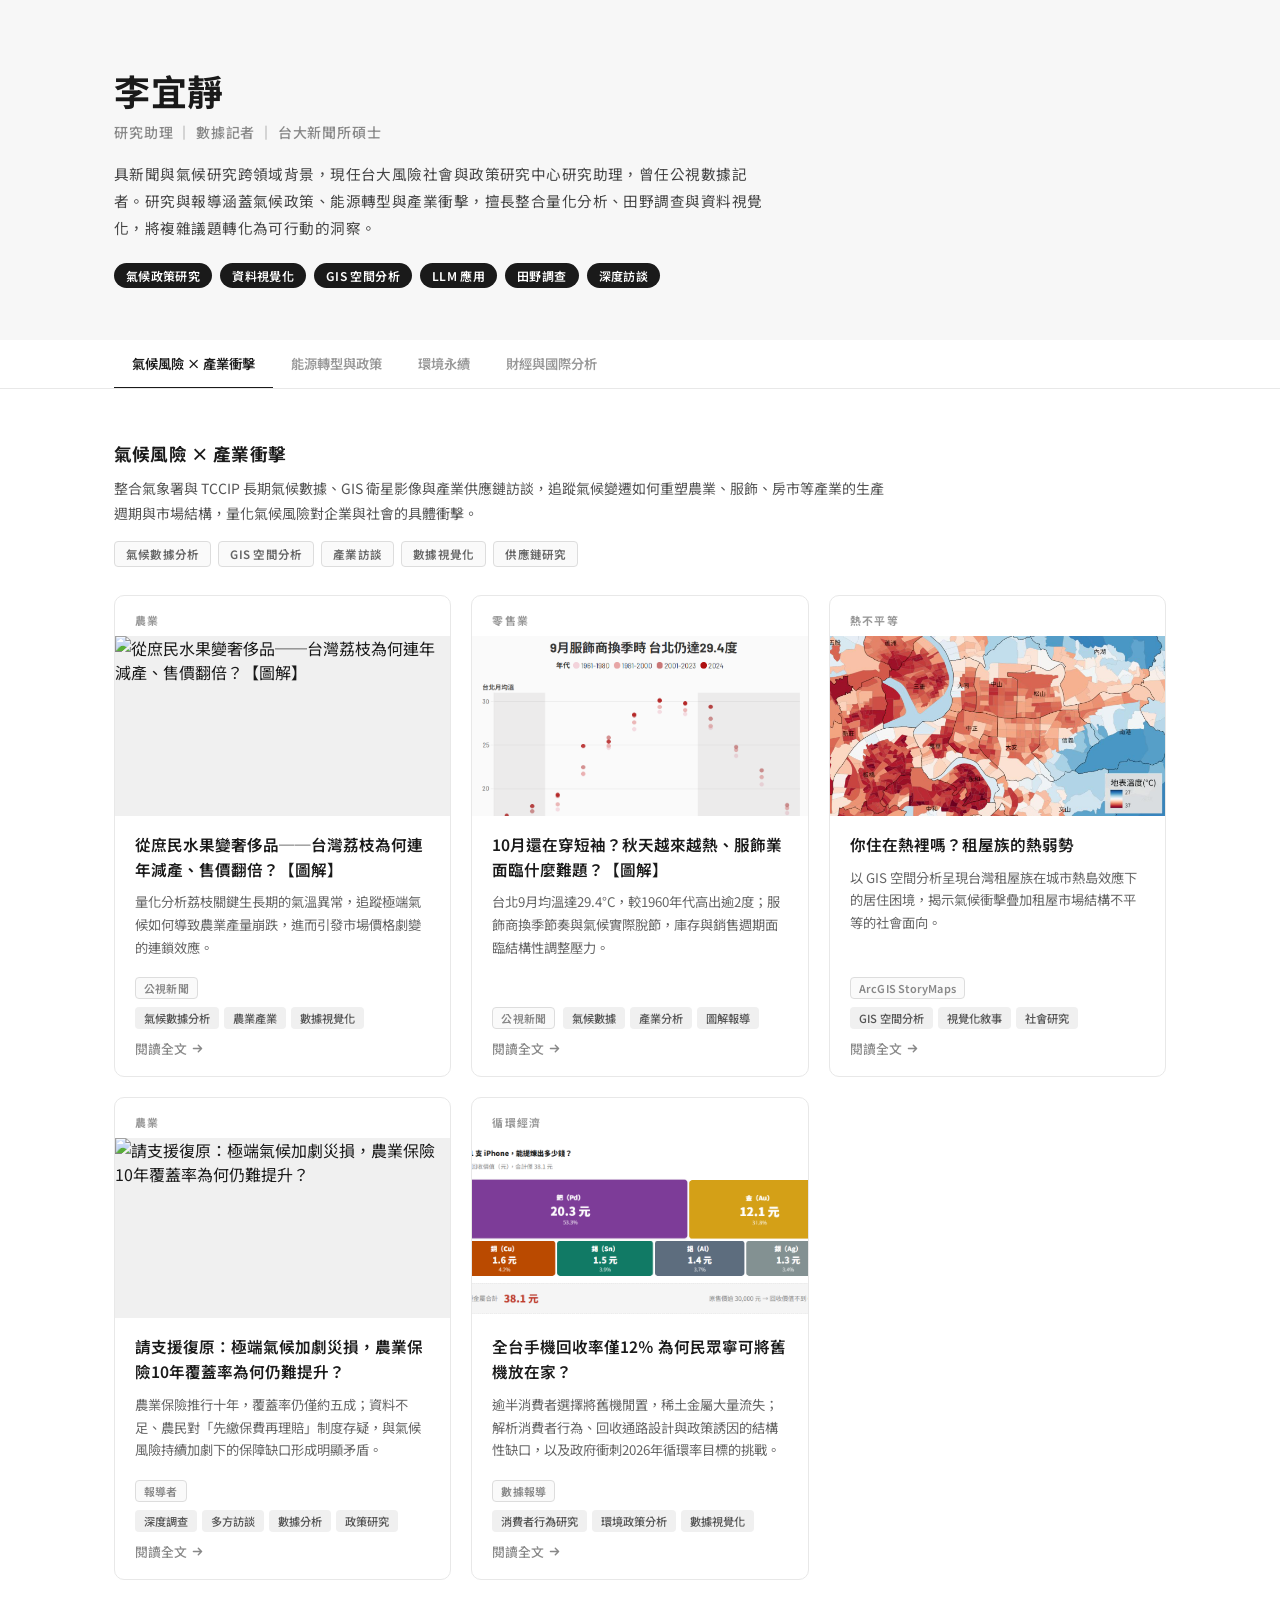
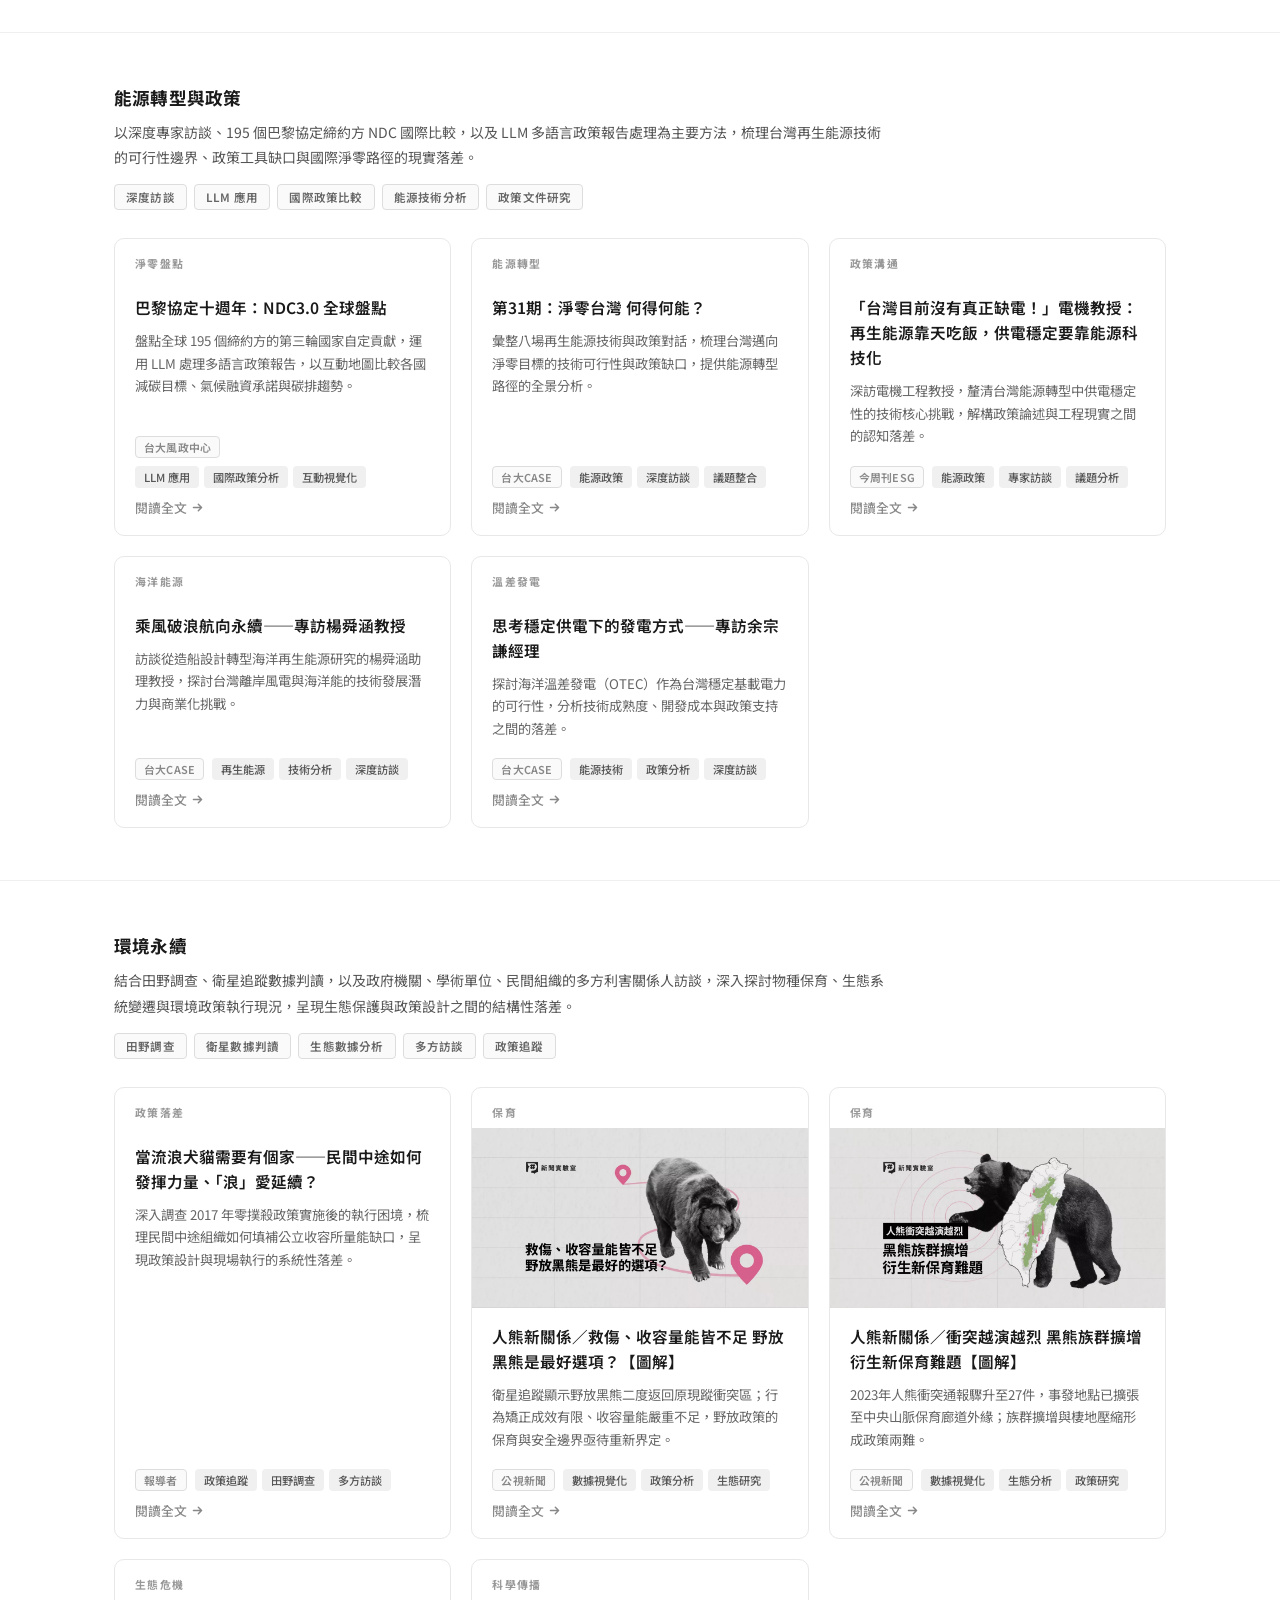
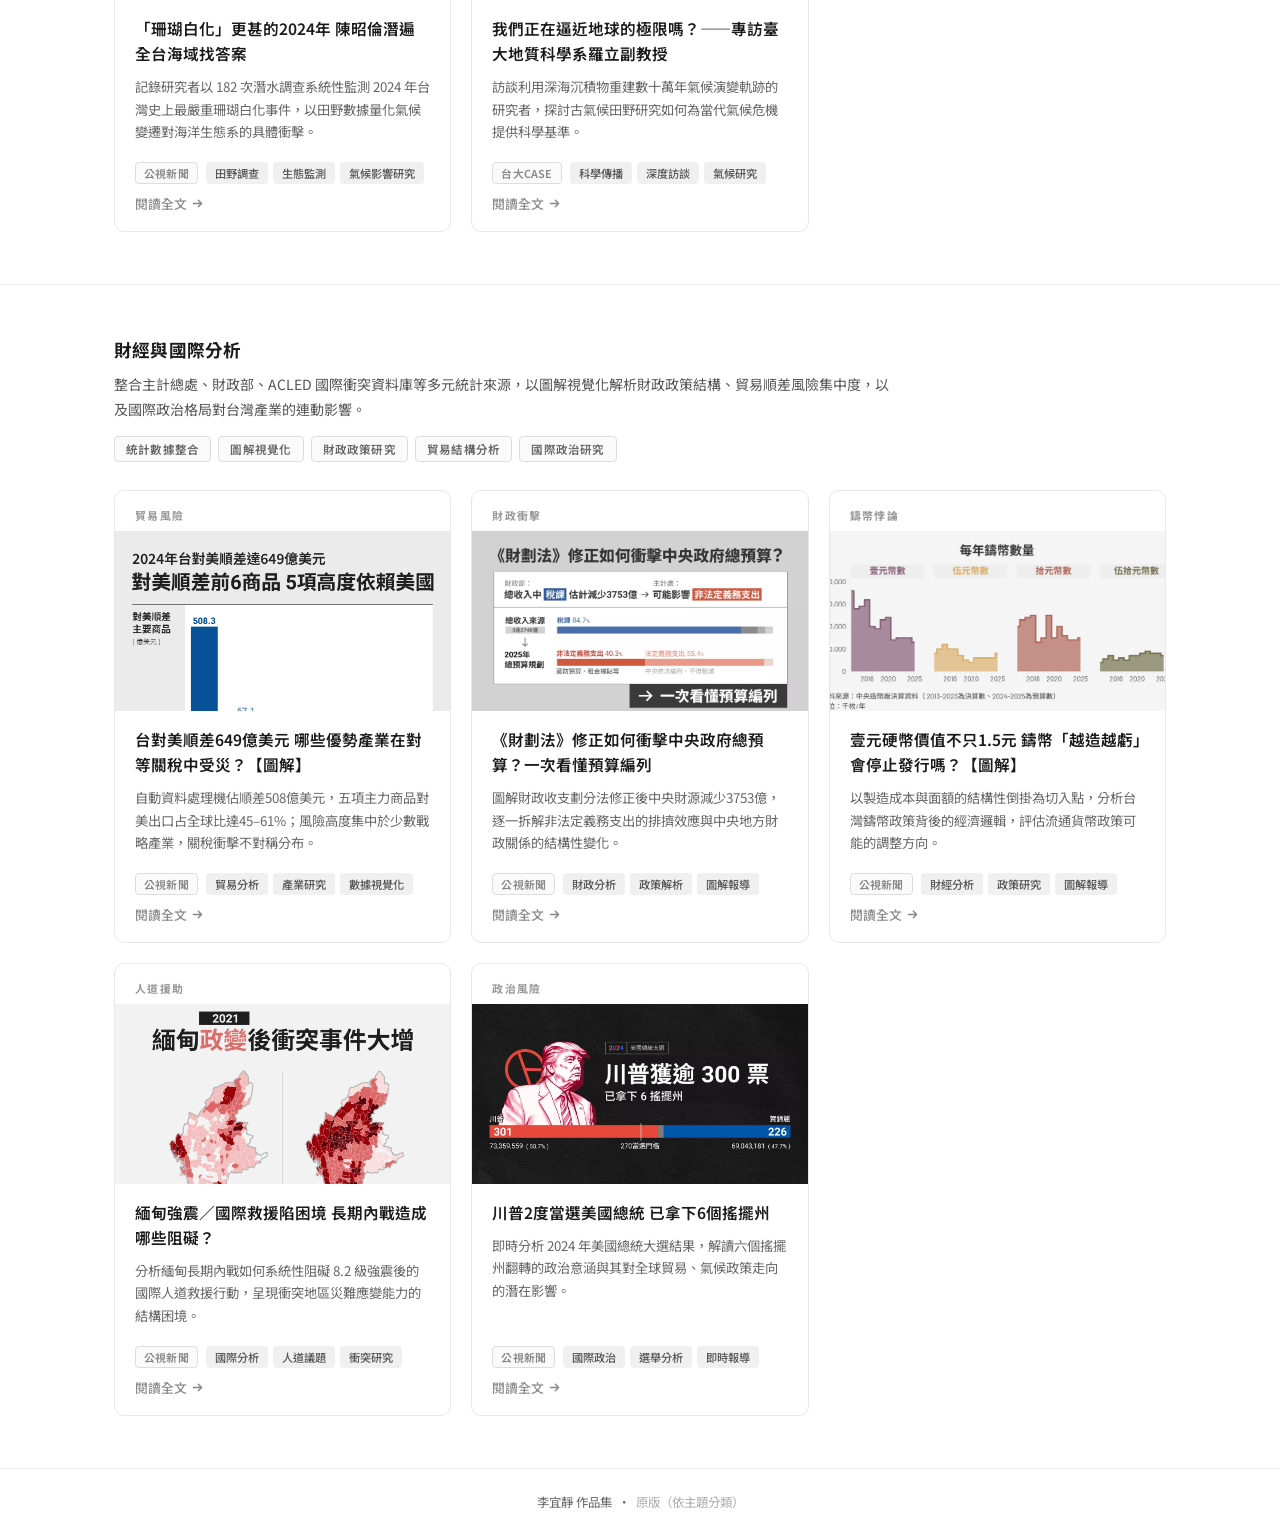
==== consulting.html @ 7d13f163 "Initial commit: journalism portfolio website" ====
<!DOCTYPE html>
<html lang="zh-Hant">
<head>
  <meta charset="UTF-8" />
  <meta name="viewport" content="width=device-width, initial-scale=1.0" />
  <title>李宜靜｜新聞專題作品集</title>
  <link rel="preconnect" href="https://fonts.googleapis.com" />
  <link rel="preconnect" href="https://fonts.gstatic.com" crossorigin />
  <link href="https://fonts.googleapis.com/css2?family=Noto+Sans+TC:wght@400;500;600;700&display=swap" rel="stylesheet" />
  <link rel="stylesheet" href="css/style.css" />
  <link rel="stylesheet" href="css/consulting.css" />
</head>
<body>

  <!-- ── Hero ── -->
  <header class="hero">
    <div class="hero-inner">
      <div>
        <h1>李宜靜</h1>
        <p class="hero-title">研究助理 ｜ 數據記者 ｜ 台大新聞所碩士</p>
        <p class="hero-bio">具新聞與氣候研究跨領域背景，現任台大風險社會與政策研究中心研究助理，曾任公視數據記者。研究與報導涵蓋氣候政策、能源轉型與產業衝擊，擅長整合量化分析、田野調查與資料視覺化，將複雜議題轉化為可行動的洞察。</p>
        <div class="hero-chips">
          <span class="chip">氣候政策研究</span>
          <span class="chip">資料視覺化</span>
          <span class="chip">GIS 空間分析</span>
          <span class="chip">LLM 應用</span>
          <span class="chip">田野調查</span>
          <span class="chip">深度訪談</span>
        </div>
      </div>
    </div>
  </header>

  <!-- ── Sticky section nav ── -->
  <nav class="section-nav" aria-label="快速導覽">
    <div class="section-nav-inner">
      <a href="#climate">氣候風險 × 產業衝擊</a>
      <a href="#energy">能源轉型與政策</a>
      <a href="#field">環境永續</a>
      <a href="#finance">財經與國際分析</a>
    </div>
  </nav>

  <!-- ── Content ── -->
  <main id="main-content"></main>

  <footer>
    <p>李宜靜 作品集 &nbsp;·&nbsp; <a href="index.html">原版（依主題分類）</a></p>
  </footer>

  <script src="js/consulting.js"></script>
</body>
</html>
---- css/style.css ----
:root {
  --bg: #ffffff;
  --text: #1a1a1a;
  --text-secondary: #666666;
  --border: #e8e8e8;
  --tab-active: #1a1a1a;
  --tab-inactive: #888888;

  --tag-env: #2e7d32;
  --tag-env-bg: #e8f5e9;
  --tag-interview: #1565c0;
  --tag-interview-bg: #e3f2fd;
  --tag-policy: #c62828;
  --tag-policy-bg: #fce4ec;
  --tag-econ: #e65100;
  --tag-econ-bg: #fff8e1;
  --tag-intl: #6a1b9a;
  --tag-intl-bg: #f3e5f5;
}

*, *::before, *::after {
  box-sizing: border-box;
  margin: 0;
  padding: 0;
}

html {
  font-size: 16px;
  -webkit-font-smoothing: antialiased;
}

body {
  font-family: 'Noto Sans TC', sans-serif;
  background: var(--bg);
  color: var(--text);
  min-height: 100vh;
}

/* ── Header ── */
header {
  padding: 56px 0 40px;
  text-align: center;
  border-bottom: 1px solid var(--border);
}

header h1 {
  font-size: 2rem;
  font-weight: 700;
  letter-spacing: 0.05em;
}

header p {
  margin-top: 8px;
  font-size: 0.9rem;
  color: var(--text-secondary);
  letter-spacing: 0.03em;
}

/* ── Nav ── */
nav {
  position: sticky;
  top: 0;
  z-index: 10;
  background: var(--bg);
  border-bottom: 1px solid var(--border);
}

.nav-inner {
  max-width: 1100px;
  margin: 0 auto;
  padding: 0 24px;
  display: flex;
  gap: 0;
  overflow-x: auto;
  scrollbar-width: none;
}

.nav-inner::-webkit-scrollbar {
  display: none;
}

.tab {
  flex-shrink: 0;
  padding: 16px 20px;
  font-size: 0.875rem;
  font-weight: 500;
  color: var(--tab-inactive);
  cursor: pointer;
  border: none;
  background: none;
  border-bottom: 2px solid transparent;
  transition: color 0.2s, border-color 0.2s;
  letter-spacing: 0.02em;
  font-family: inherit;
}

.tab:hover {
  color: var(--tab-active);
}

.tab.active {
  color: var(--tab-active);
  border-bottom-color: var(--tab-active);
}

/* ── Main ── */
main {
  max-width: 1100px;
  margin: 0 auto;
  padding: 40px 24px 80px;
}

.section-label {
  font-size: 0.75rem;
  font-weight: 600;
  letter-spacing: 0.1em;
  text-transform: uppercase;
  color: var(--text-secondary);
  margin-bottom: 20px;
}

/* ── Grid ── */
.grid {
  display: grid;
  grid-template-columns: repeat(auto-fill, minmax(320px, 1fr));
  gap: 20px;
  animation: fadeIn 0.25s ease;
}

@keyframes fadeIn {
  from { opacity: 0; transform: translateY(8px); }
  to   { opacity: 1; transform: translateY(0); }
}

/* ── Card ── */
.card {
  display: flex;
  flex-direction: column;
  justify-content: space-between;
  border: 1px solid var(--border);
  border-radius: 10px;
  padding: 24px;
  text-decoration: none;
  color: inherit;
  transition: box-shadow 0.2s, transform 0.2s;
  background: var(--bg);
}

.card:hover {
  box-shadow: 0 6px 24px rgba(0, 0, 0, 0.08);
  transform: translateY(-3px);
}

.card-top {
  flex: 1;
}

.card-tag {
  display: inline-block;
  font-size: 0.72rem;
  font-weight: 600;
  letter-spacing: 0.05em;
  padding: 3px 10px;
  border-radius: 20px;
  margin-bottom: 14px;
}

.tag-env       { color: var(--tag-env);      background: var(--tag-env-bg); }
.tag-interview { color: var(--tag-interview); background: var(--tag-interview-bg); }
.tag-policy    { color: var(--tag-policy);   background: var(--tag-policy-bg); }
.tag-econ      { color: var(--tag-econ);     background: var(--tag-econ-bg); }
.tag-intl      { color: var(--tag-intl);     background: var(--tag-intl-bg); }

.card h2 {
  font-size: 0.975rem;
  font-weight: 600;
  line-height: 1.6;
  color: var(--text);
}

.card-link {
  margin-top: 20px;
  font-size: 0.8rem;
  font-weight: 500;
  color: var(--text-secondary);
  display: flex;
  align-items: center;
  gap: 4px;
  transition: color 0.15s;
}

.card:hover .card-link {
  color: var(--text);
}

.card-link svg {
  width: 13px;
  height: 13px;
}

/* ── Count badge ── */
.count {
  font-size: 0.75rem;
  color: var(--text-secondary);
  margin-left: 4px;
}

/* ── Footer ── */
footer {
  text-align: center;
  padding: 24px;
  font-size: 0.78rem;
  color: var(--text-secondary);
  border-top: 1px solid var(--border);
}

/* ── RWD ── */
@media (max-width: 768px) {
  header { padding: 36px 0 28px; }
  header h1 { font-size: 1.5rem; }
  .grid { grid-template-columns: 1fr; }
  .tab { padding: 14px 14px; font-size: 0.82rem; }
  main { padding: 28px 16px 60px; }
}
---- css/consulting.css ----
/* ── Smooth scroll ── */
html {
  scroll-behavior: smooth;
}

/* ── Hero overrides ── */
header.hero {
  padding: 64px 0 52px;
  text-align: left;
  border-bottom: none;
  background: #f7f7f7;
}

.hero-inner {
  max-width: 1100px;
  margin: 0 auto;
  padding: 0 24px;
}

header.hero h1 {
  font-size: 2.25rem;
  font-weight: 700;
  letter-spacing: 0.02em;
  margin-bottom: 6px;
  color: #1a1a1a;
}

.hero-title {
  font-size: 0.875rem;
  color: #888;
  font-weight: 500;
  letter-spacing: 0.06em;
  margin-bottom: 18px;
  margin-top: 0;
}

.hero-bio {
  font-size: 0.915rem;
  line-height: 1.85;
  color: #444;
  max-width: 660px;
  margin-bottom: 22px;
  margin-top: 0;
}

.hero-chips {
  display: flex;
  flex-wrap: wrap;
  gap: 8px;
}

.chip {
  font-size: 0.75rem;
  font-weight: 600;
  padding: 4px 12px;
  border-radius: 20px;
  background: #1a1a1a;
  color: #fff;
  letter-spacing: 0.03em;
}

/* ── Sticky section nav ── */
.section-nav {
  position: sticky;
  top: 0;
  z-index: 100;
  background: #fff;
  border-bottom: 1px solid #e8e8e8;
}

.section-nav-inner {
  max-width: 1100px;
  margin: 0 auto;
  padding: 0 24px;
  display: flex;
  overflow-x: auto;
  -webkit-overflow-scrolling: touch;
  scrollbar-width: none;
}

.section-nav-inner::-webkit-scrollbar {
  display: none;
}

.section-nav a {
  display: block;
  padding: 14px 18px;
  font-size: 0.83rem;
  font-weight: 600;
  color: #999;
  text-decoration: none;
  white-space: nowrap;
  border-bottom: 2px solid transparent;
  margin-bottom: -1px;
  transition: color 0.15s, border-color 0.15s;
}

.section-nav a:hover,
.section-nav a.active {
  color: #1a1a1a;
  border-bottom-color: #1a1a1a;
}

/* ── Main content reset ── */
main#main-content {
  max-width: 100%;
  padding: 0;
}

/* ── Category sections ── */
.cat-section {
  padding: 52px 0 0;
  border-bottom: 1px solid #efefef;
  scroll-margin-top: 50px;
}

.cat-section:last-child {
  border-bottom: none;
}

.cat-section-header {
  max-width: 1100px;
  margin: 0 auto;
  padding: 0 24px 28px;
}

.cat-section-title {
  font-size: 1.1rem;
  font-weight: 700;
  letter-spacing: 0.01em;
  margin-bottom: 10px;
  color: #1a1a1a;
}

.cat-desc-text {
  font-size: 0.875rem;
  line-height: 1.8;
  color: #555;
  margin-bottom: 14px;
  max-width: 780px;
}

.cat-desc-methods {
  display: flex;
  flex-wrap: wrap;
  gap: 7px;
}

.cat-method-tag {
  font-size: 0.72rem;
  font-weight: 600;
  padding: 4px 11px;
  border-radius: 4px;
  border: 1px solid #ddd;
  color: #666;
  background: #fafafa;
  letter-spacing: 0.02em;
}

/* ── Section grid wrapper ── */
.cat-section .grid {
  max-width: 1100px;
  margin: 0 auto;
  padding: 0 24px 52px;
}

/* ── Card overrides ── */
.card {
  padding: 0;
  overflow: hidden;
  justify-content: flex-start;
}

/* ── Keyword label (no background) ── */
.card-kw-band {
  padding: 16px 20px 8px;
  font-size: 0.68rem;
  font-weight: 700;
  color: #999;
  background: none;
  letter-spacing: 0.12em;
  text-transform: uppercase;
}

/* ── Card image ── */
.card-img {
  width: 100%;
  height: 180px;
  overflow: hidden;
  background: #f0f0f0;
}

.card-img img {
  width: 100%;
  height: 100%;
  object-fit: cover;
  display: block;
  transition: transform 0.35s ease;
}

.card:hover .card-img img {
  transform: scale(1.04);
}

/* ── Card body ── */
.card-body {
  flex: 1;
  padding: 16px 20px 0;
}

.card-description {
  font-size: 0.83rem;
  line-height: 1.7;
  color: #666;
  margin-top: 10px;
}

/* ── Card footer ── */
.card-footer {
  margin-top: 18px;
  padding: 0 20px 18px;
  display: flex;
  flex-direction: column;
  gap: 10px;
}

.card-meta {
  display: flex;
  align-items: center;
  gap: 8px;
  flex-wrap: wrap;
}

.source-badge {
  font-size: 0.68rem;
  font-weight: 600;
  padding: 2px 8px;
  border-radius: 4px;
  border: 1px solid #ddd;
  color: #888;
  background: #fafafa;
  letter-spacing: 0.02em;
  white-space: nowrap;
}

.card-tags {
  display: flex;
  flex-wrap: wrap;
  gap: 5px;
}

.skill-tag {
  font-size: 0.7rem;
  font-weight: 500;
  padding: 3px 9px;
  border-radius: 4px;
  background: #f0f0f0;
  color: #555;
}

.card-read {
  font-size: 0.8rem;
  font-weight: 500;
  color: #888;
  display: flex;
  align-items: center;
  gap: 4px;
  transition: color 0.15s;
}

.card-read svg {
  width: 13px;
  height: 13px;
}

.card:hover .card-read {
  color: #1a1a1a;
}

/* ── Footer ── */
footer a {
  color: #aaa;
  text-decoration: none;
  transition: color 0.15s;
}

footer a:hover {
  color: #1a1a1a;
}

/* ── RWD ── */
@media (max-width: 768px) {
  header.hero { padding: 40px 0 36px; }
  header.hero h1 { font-size: 1.75rem; }
  .section-nav a { padding: 12px 14px; font-size: 0.78rem; }
  .cat-section { padding: 36px 0 0; }
  .cat-section .grid { padding: 0 16px 36px; }
  .cat-section-header { padding: 0 16px 20px; }
}
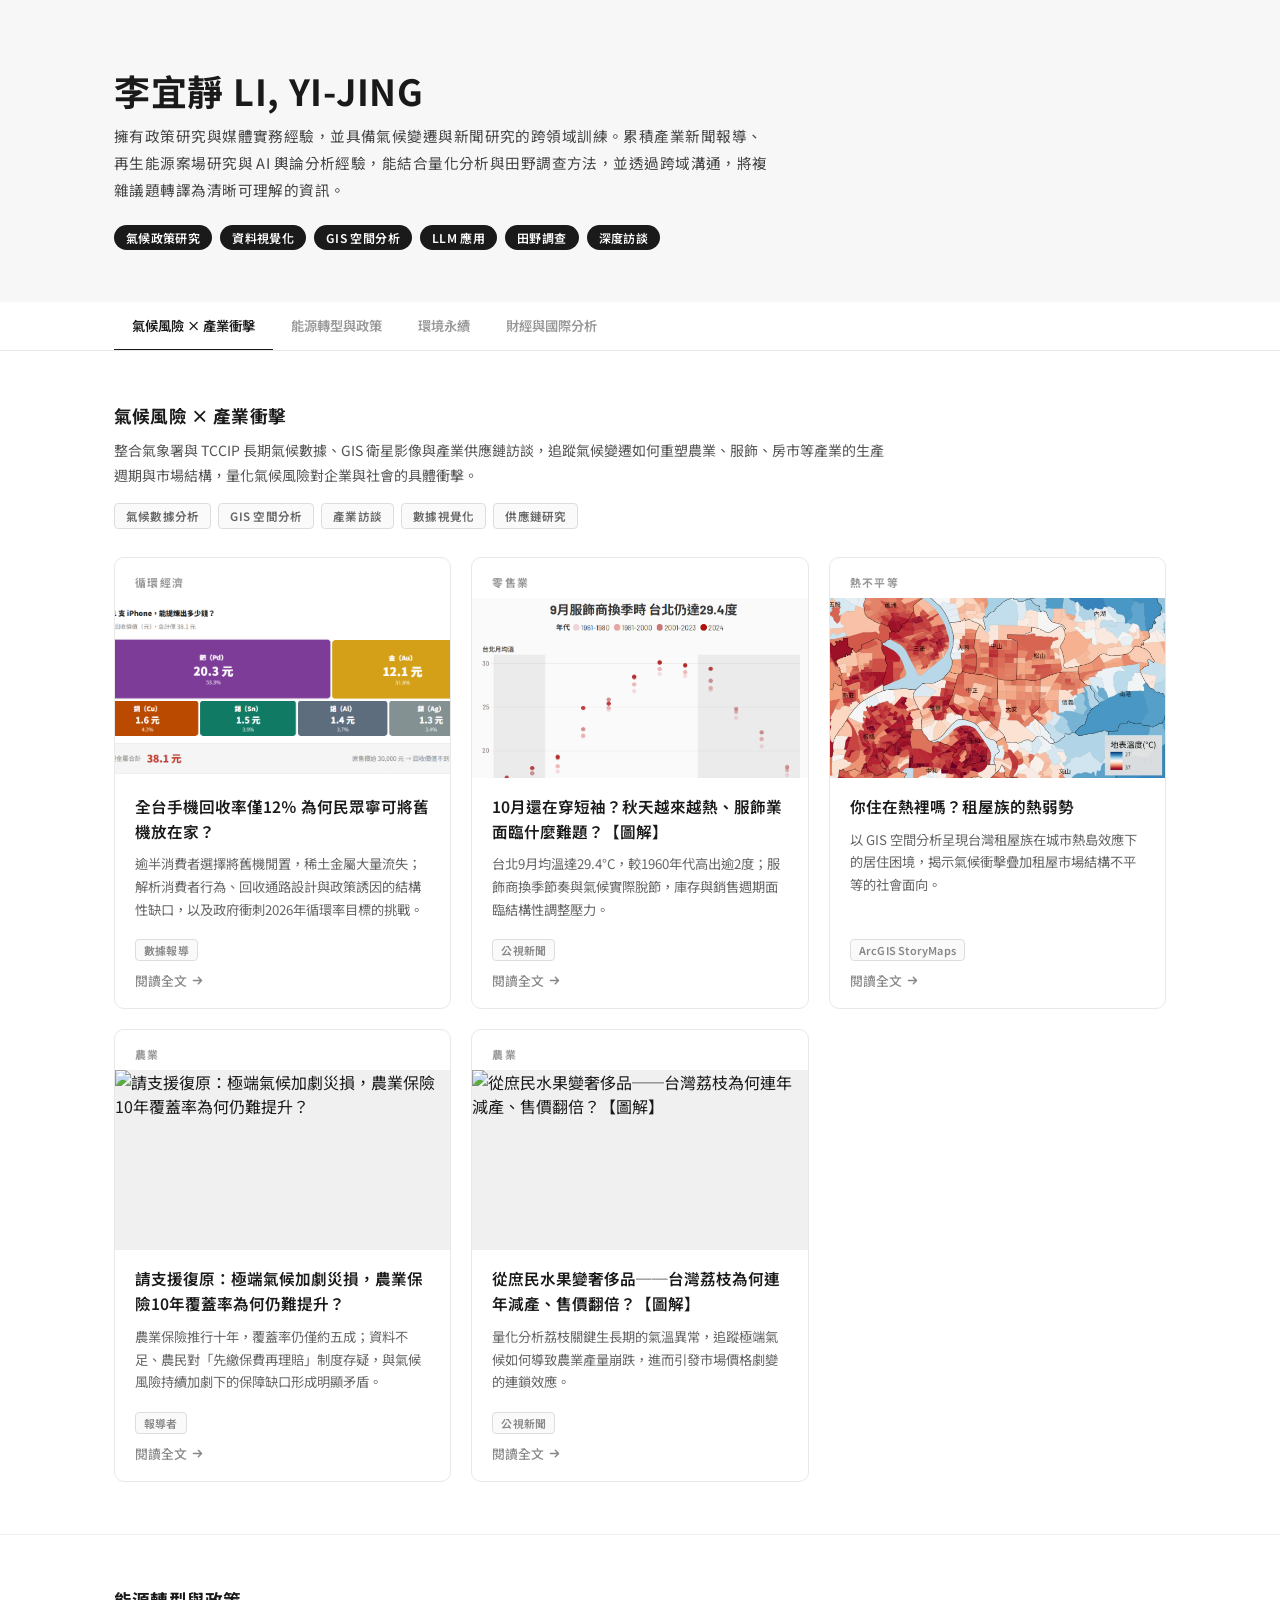
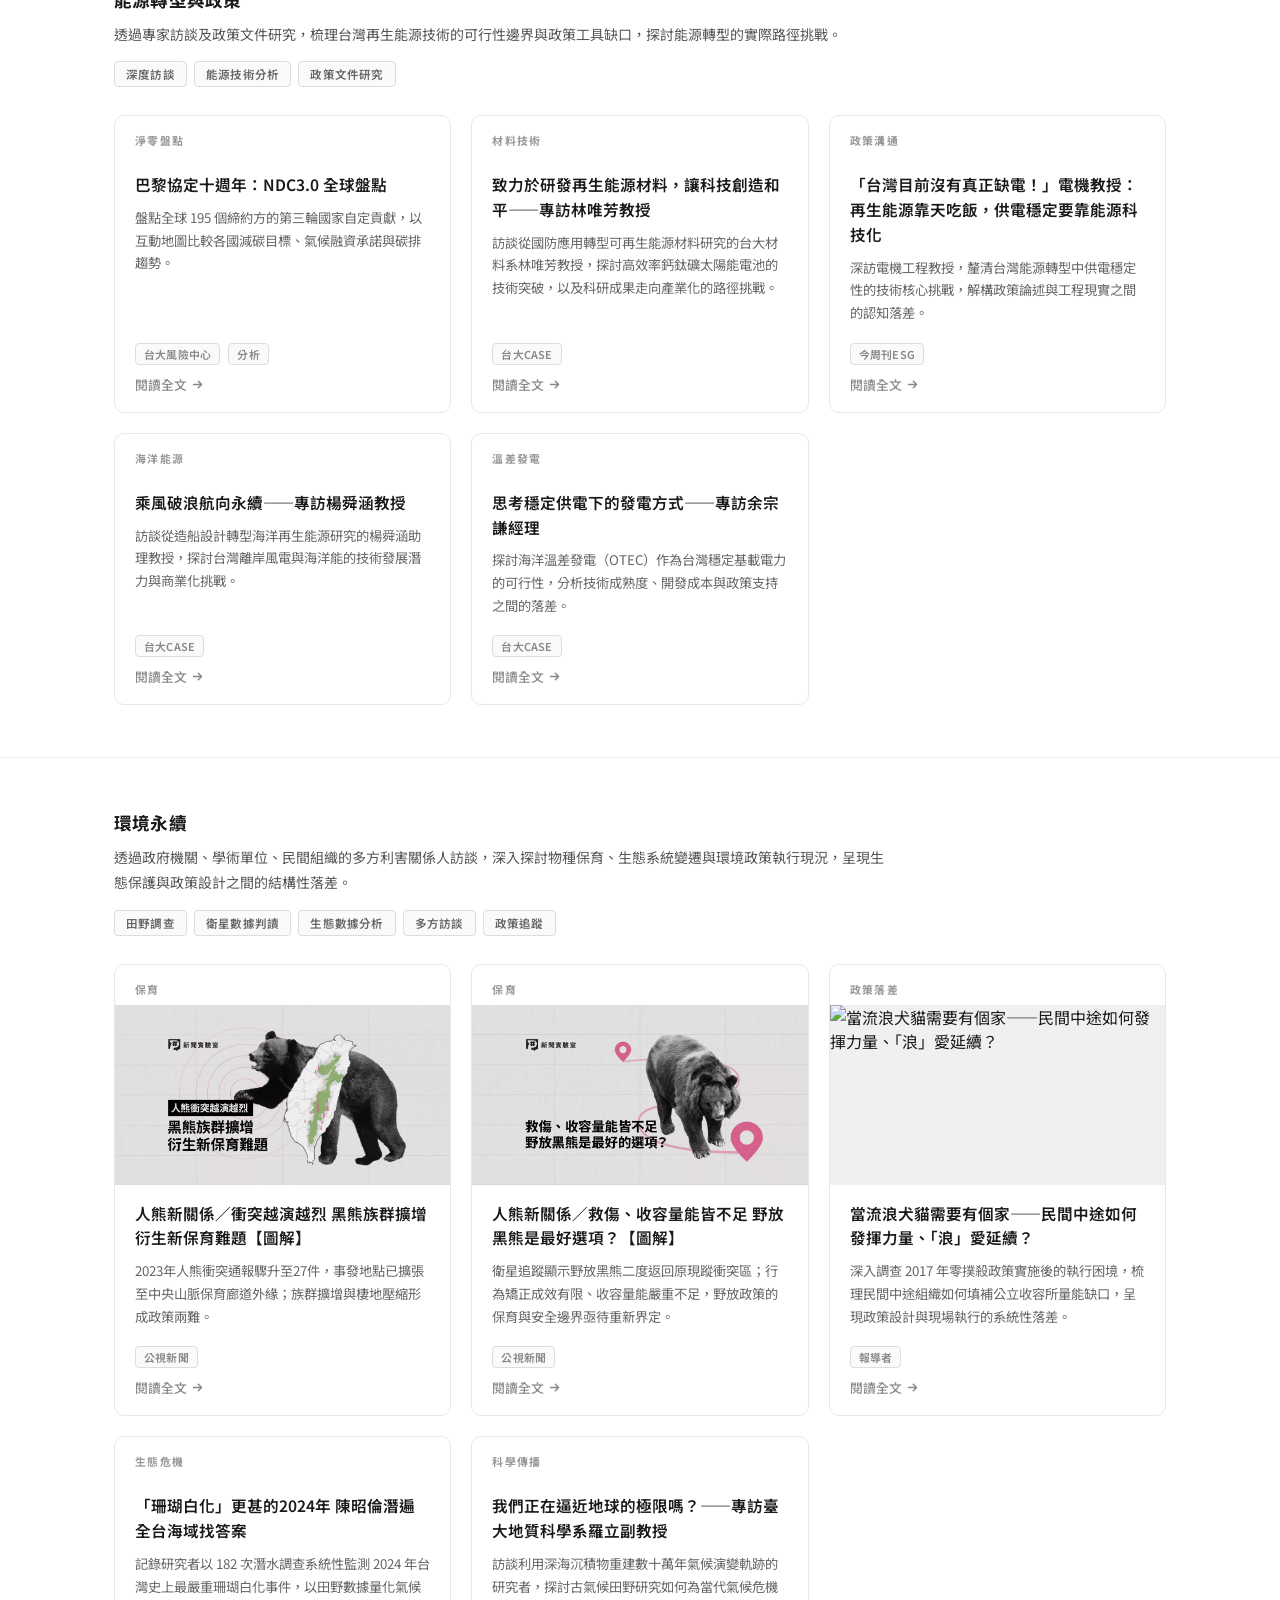
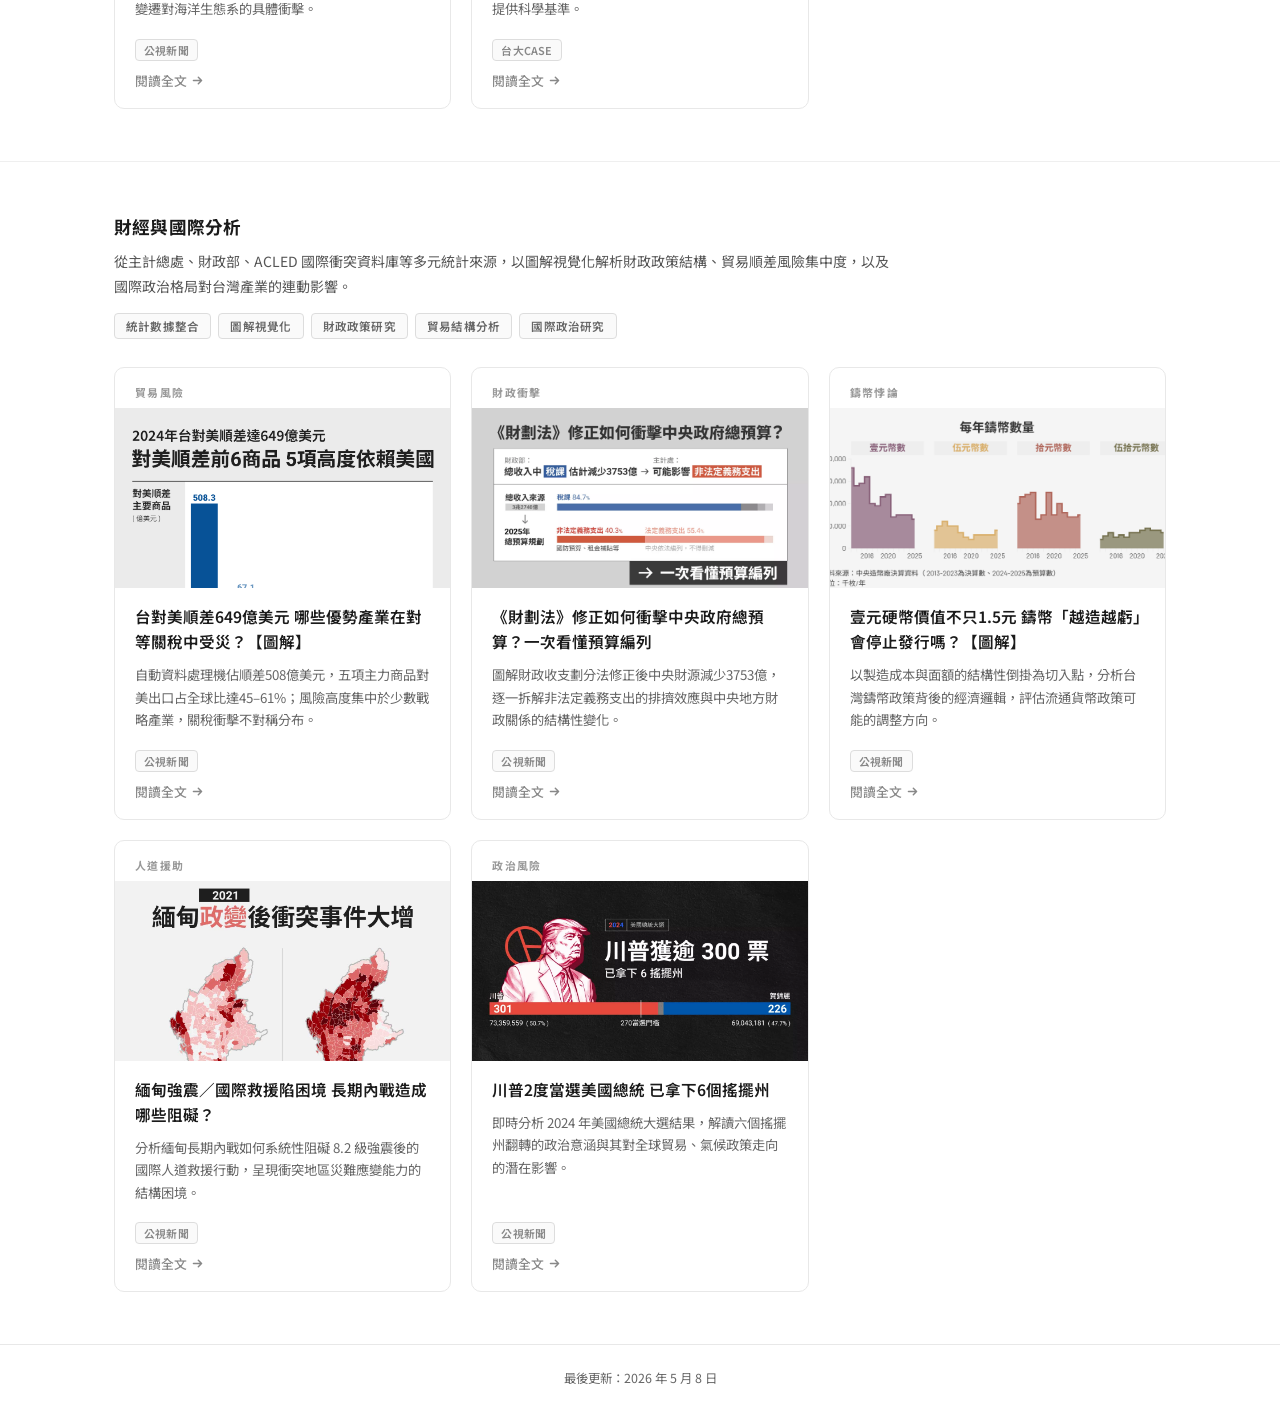
==== commit 33d19388: "Refactor sections: merge policy into energy, update descriptions, dual source badges" ====
--- a/consulting.html
+++ b/consulting.html
@@ -16,9 +16,8 @@
   <header class="hero">
     <div class="hero-inner">
       <div>
-        <h1>李宜靜</h1>
-        <p class="hero-title">研究助理 ｜ 數據記者 ｜ 台大新聞所碩士</p>
-        <p class="hero-bio">具新聞與氣候研究跨領域背景，現任台大風險社會與政策研究中心研究助理，曾任公視數據記者。研究與報導涵蓋氣候政策、能源轉型與產業衝擊，擅長整合量化分析、田野調查與資料視覺化，將複雜議題轉化為可行動的洞察。</p>
+        <h1>李宜靜 <span class="hero-name-en">LI, YI-JING</span></h1>
+        <p class="hero-bio">擁有政策研究與媒體實務經驗，並具備氣候變遷與新聞研究的跨領域訓練。累積產業新聞報導、再生能源案場研究與 AI 輿論分析經驗，能結合量化分析與田野調查方法，並透過跨域溝通，將複雜議題轉譯為清晰可理解的資訊。</p>
         <div class="hero-chips">
           <span class="chip">氣候政策研究</span>
           <span class="chip">資料視覺化</span>
@@ -45,7 +44,7 @@
   <main id="main-content"></main>
 
   <footer>
-    <p>李宜靜 作品集 &nbsp;·&nbsp; <a href="index.html">原版（依主題分類）</a></p>
+    <p>最後更新：2026 年 5 月 8 日</p>
   </footer>
 
   <script src="js/consulting.js"></script>
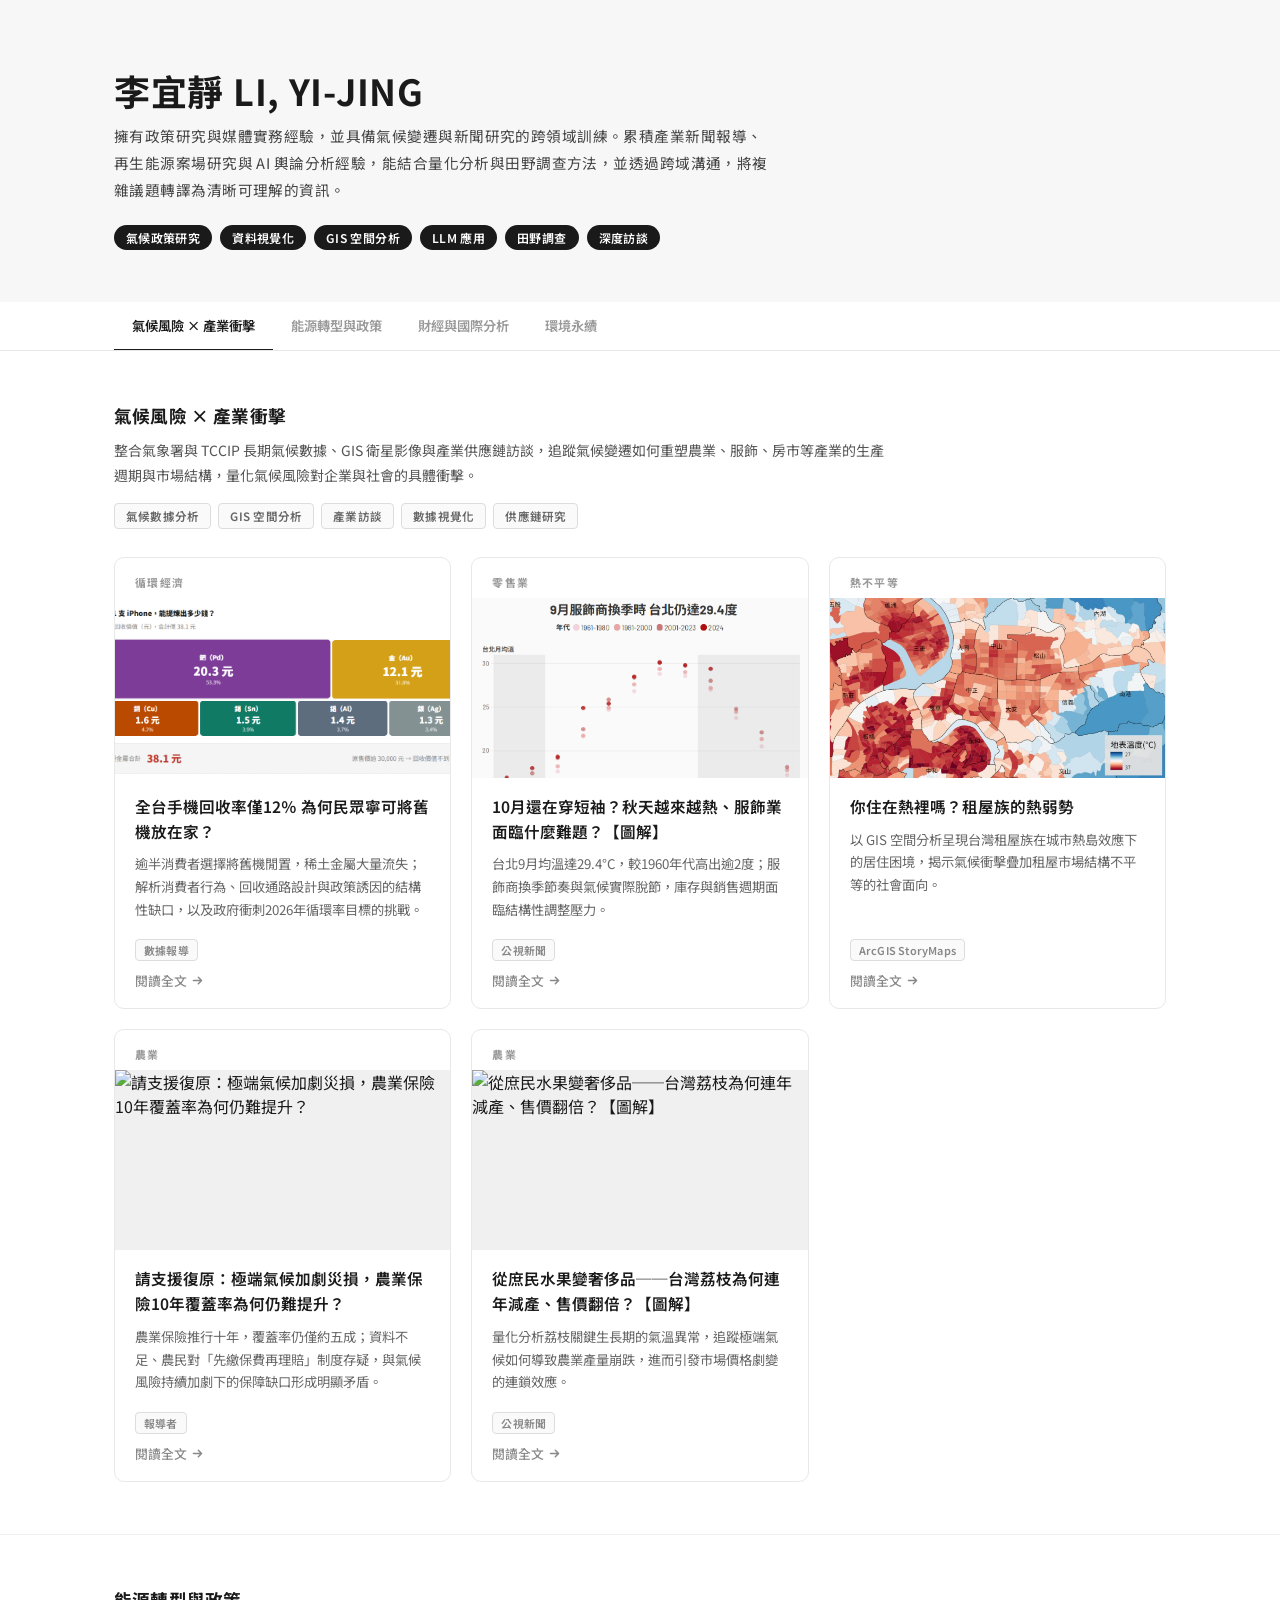
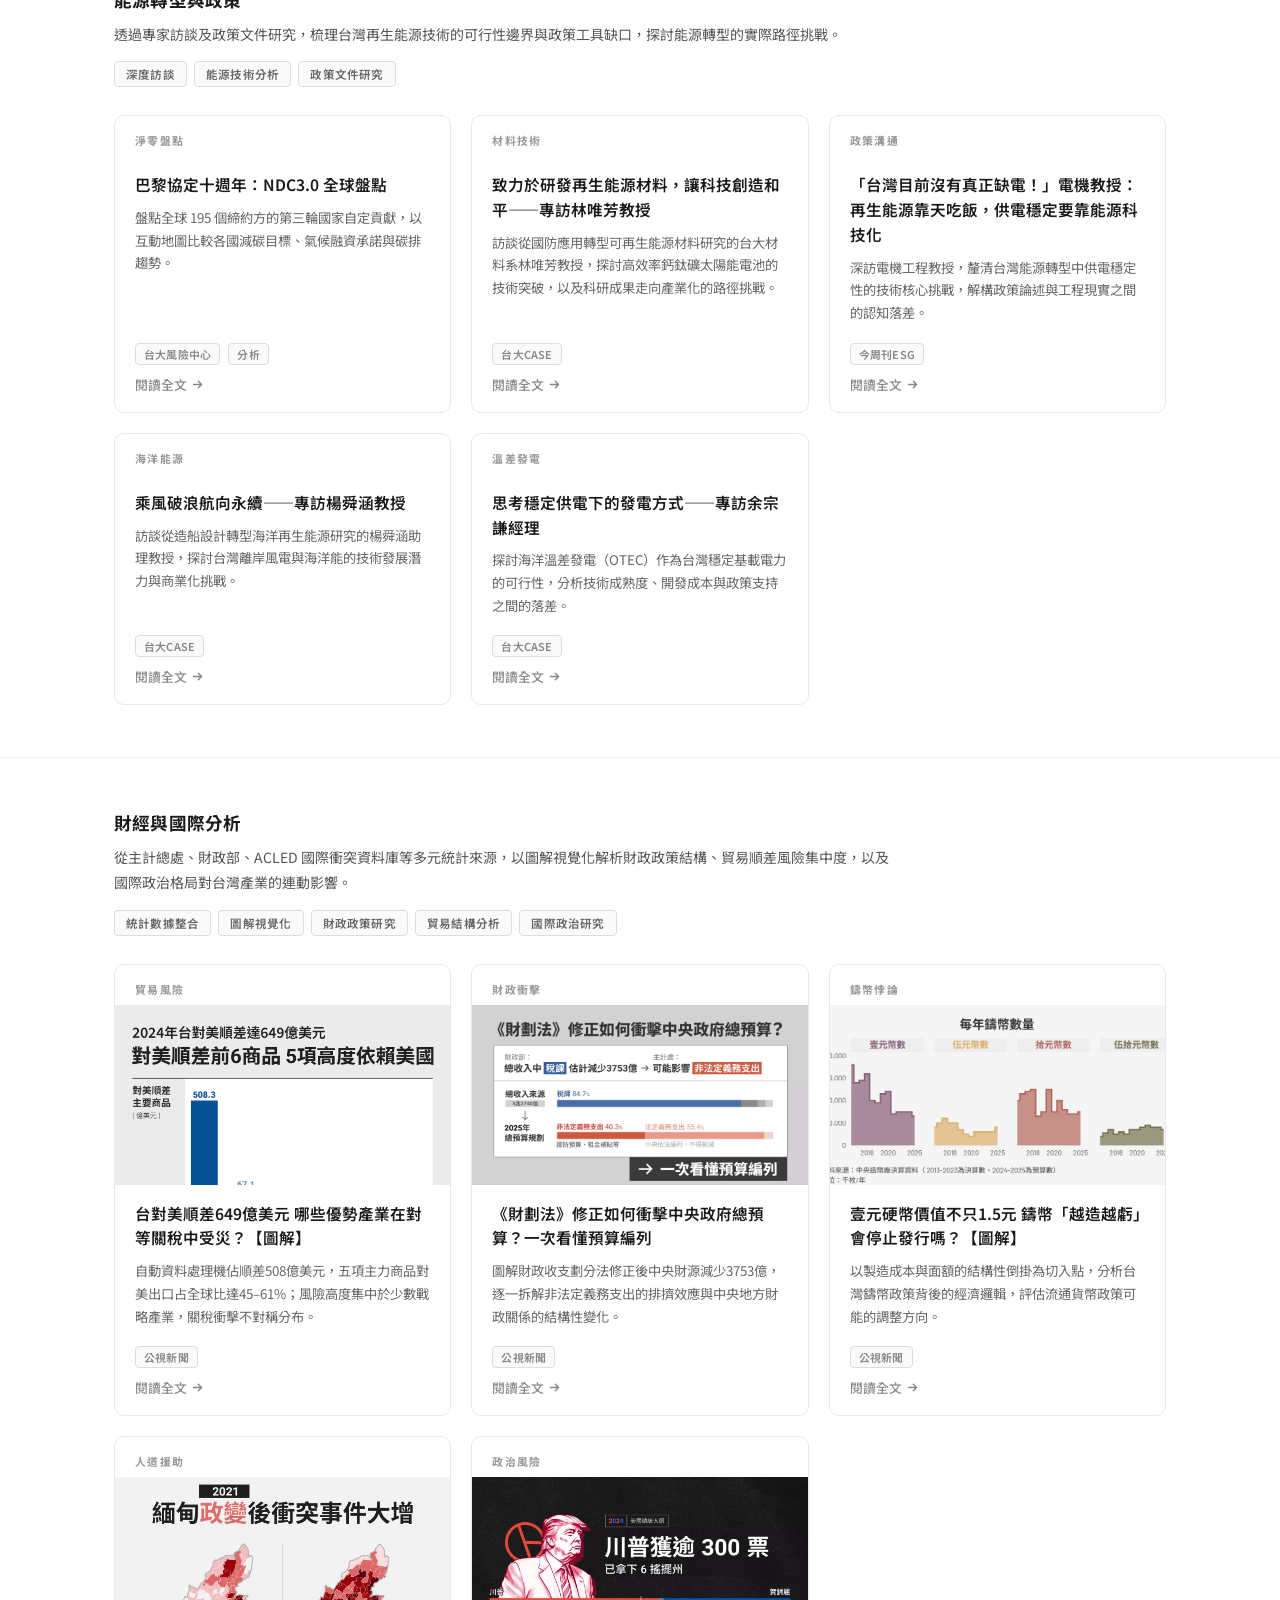
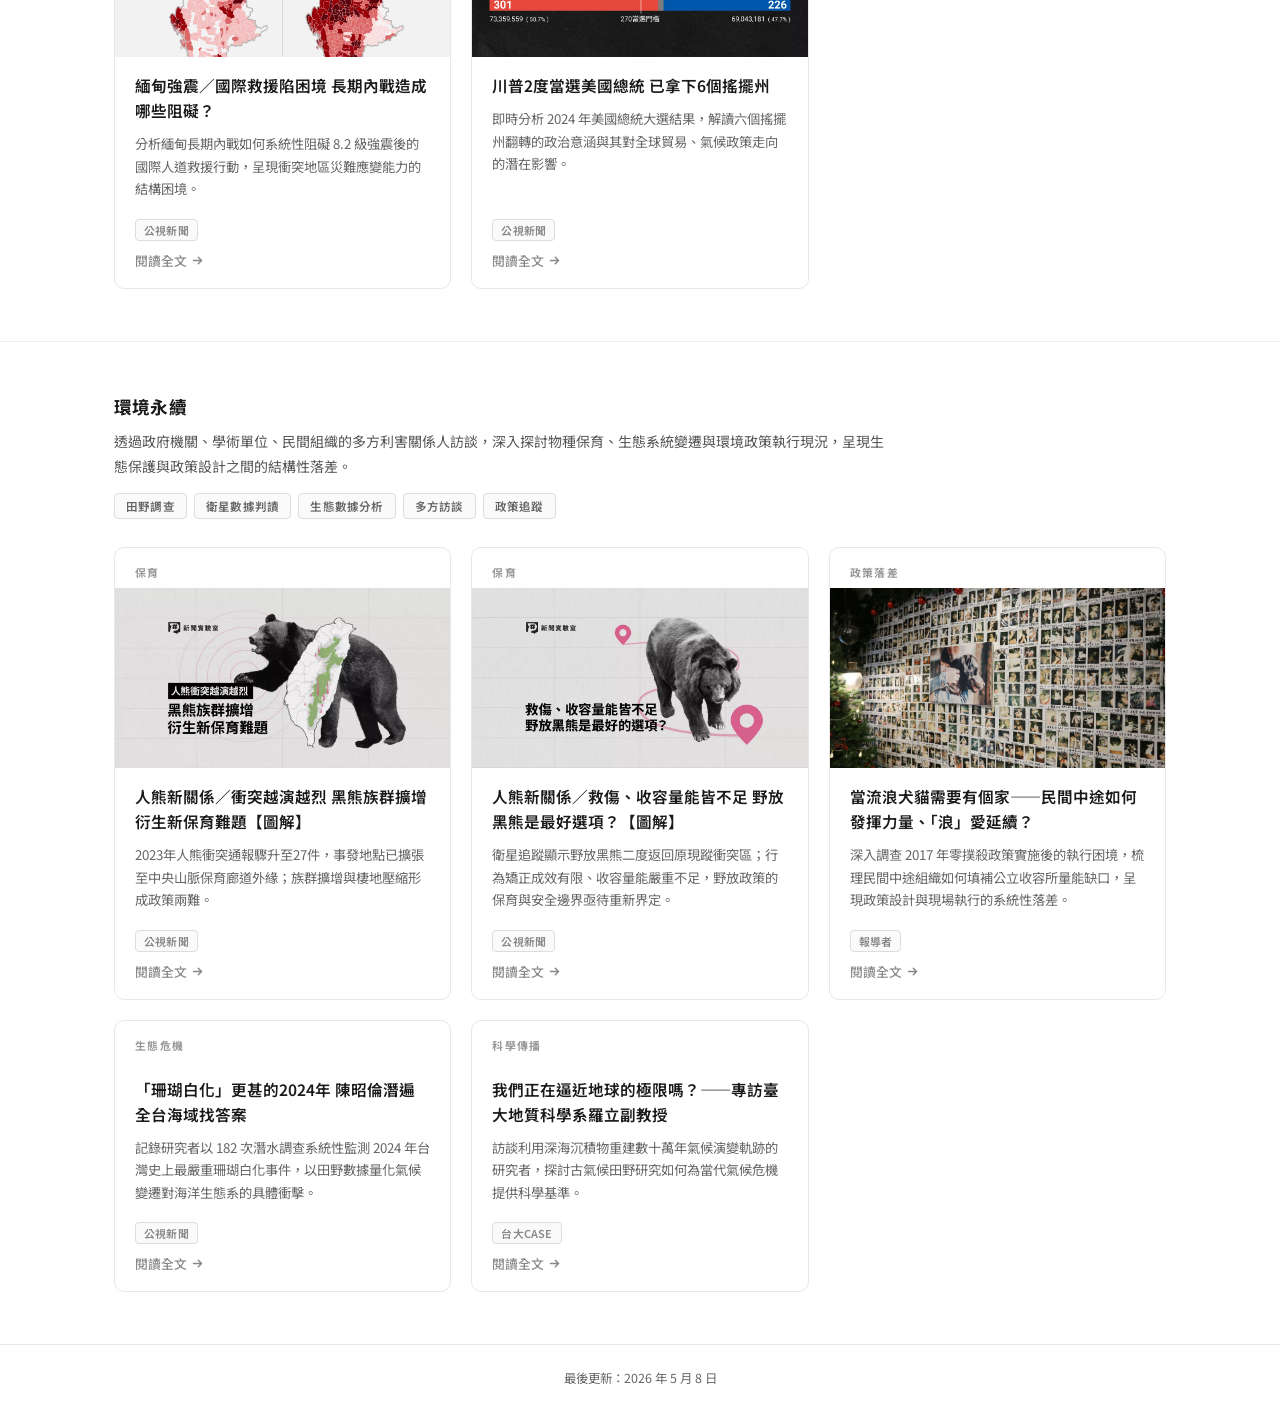
==== commit db212b59: "Add stray animal image, reorder finance before field" ====
--- a/consulting.html
+++ b/consulting.html
@@ -35,8 +35,8 @@
     <div class="section-nav-inner">
       <a href="#climate">氣候風險 × 產業衝擊</a>
       <a href="#energy">能源轉型與政策</a>
+      <a href="#finance">財經與國際分析</a>
       <a href="#field">環境永續</a>
-      <a href="#finance">財經與國際分析</a>
     </div>
   </nav>
 
